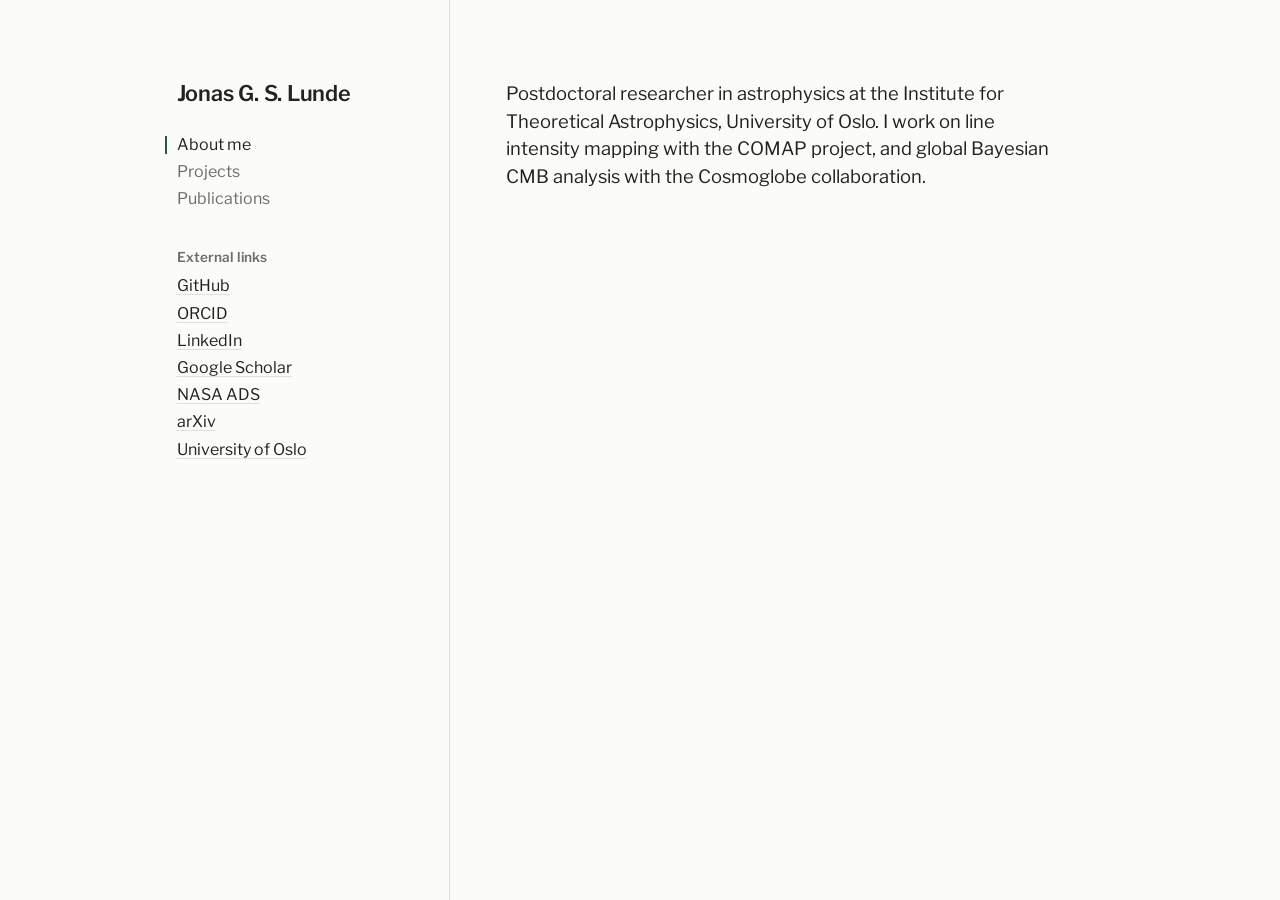
==== index.html @ 08fe46a8 "updated a link" ====
<!DOCTYPE html>
<html lang="en">
<head>
<meta charset="utf-8">
<meta name="viewport" content="width=device-width, initial-scale=1">
<title>Jonas G. S. Lunde</title>
<meta name="description" content="Jonas G. S. Lunde, postdoctoral researcher in astrophysics at the University of Oslo.">
<link rel="preconnect" href="https://fonts.gstatic.com" crossorigin>
<link href="https://fonts.googleapis.com/css2?family=Libre+Franklin:wght@400;500;600&display=swap" rel="stylesheet">
<style>
  :root { --bg:#fbfbf9; --ink:#20231f; --soft:#6a6f67; --line:#dfe0da; --accent:#1f5c4a; }
  @media (prefers-color-scheme: dark) {
    :root:not([data-theme="light"]) { --bg:#161917; --ink:#e4e6e0; --soft:#979c93; --line:#30352f; --accent:#7cc3a9; }
  }
  * { box-sizing:border-box; }
  html { scrollbar-gutter:stable; }
  body { margin:0; background:var(--bg); color:var(--ink); font:400 16px/1.55 "Libre Franklin", system-ui, sans-serif; }
  a { color:inherit; text-decoration-color:var(--line); text-underline-offset:3px; }
  a:hover { color:var(--accent); text-decoration-color:currentColor; }
  .page { display:grid; grid-template-columns:17rem minmax(0,1fr); max-width:60rem; min-height:100vh; margin:0 auto; padding:0 1.5rem; }
  aside { position:sticky; top:0; align-self:start; padding:5rem 2rem 2rem 0; }
  h1 { font-size:1.35rem; font-weight:600; line-height:1.25; margin:0 0 1.6rem; letter-spacing:-.01em; }
  nav a { display:block; margin-bottom:.15rem; text-decoration:none; color:var(--soft); }
  nav a:hover { color:var(--accent); }
  nav a { position:relative; }
  nav a[aria-current] { color:var(--ink); }
  nav a[aria-current]::before { content:""; position:absolute; left:-.75rem; top:.2em; bottom:.2em; width:2px; background:var(--accent); }
  h2 { font-size:.85rem; font-weight:600; color:var(--soft); margin:2.2rem 0 .4rem; }
  .ext a { display:block; margin-bottom:.15rem; }
  main { border-left:1px solid var(--line); padding:5rem 0 3rem 3.5rem; }
  section[hidden] { display:none; }
  section > h2:first-child { margin-top:0; }
  .bio { font-size:1.15rem; line-height:1.5; margin:0; max-width:34rem; }
  .project { margin-bottom:1.3rem; }
  .project > a { font-weight:500; }
  .project p { margin:0; color:var(--soft); }
  #papers h2 { margin:2rem 0 .7rem; }
  #papers h2:first-child { margin-top:0; }
  .paper { margin:0 0 .85rem; line-height:1.4; }
  .paper small { display:block; color:var(--soft); font-size:.84rem; margin-top:.1rem; }
  @media (max-width:720px) {
    .page { display:block; padding:0 1rem; }
    aside { position:static; padding:2.5rem 0 1.4rem; }
    h1 { margin-bottom:.8rem; }
    nav, .ext { display:flex; flex-wrap:wrap; column-gap:1.2rem; }
    h2 { margin-top:1.2rem; }
    .ext h2 { width:100%; }
    main { border-left:0; border-top:1px solid var(--line); padding:1.6rem 0 3rem; }
  }
</style>
</head>
<body>
<div class="page">
  <aside>
    <h1>Jonas G. S. Lunde</h1>
    <nav>
      <a href="#about">About me</a>
      <a href="#projects">Projects</a>
      <a href="#publications">Publications</a>
    </nav>
    <div class="ext">
      <h2>External links</h2>
      <a href="https://github.com/jgslunde" target="_blank" rel="noopener">GitHub</a>
      <a href="https://orcid.org/0000-0002-7091-8779" target="_blank" rel="noopener">ORCID</a>
      <a href="https://www.linkedin.com/in/j-g-s-lunde/" target="_blank" rel="noopener">LinkedIn</a>
      <a href="https://scholar.google.com/citations?user=oaRBZ9kAAAAJ" target="_blank" rel="noopener">Google Scholar</a>
      <a href="https://ui.adsabs.harvard.edu/search/fq=%7B!type%3Daqp%20v%3D%24fq_database%7D&fq_database=(database%3Aastronomy%20OR%20database%3Aphysics)&q=(%3Dauthor%3A%22Lunde%2C%20J.%20G.%20S.%22%20OR%20%3Dauthor%3A%22Lunde%2C%20Jonas%20G.%20S.%22%20OR%20%3Dauthor%3A%22Lunde%2C%20Jonas%20Gahr%20Sturtzel%22%20OR%20%3Dauthor%3A%22Gahr%20Sturtzel%20Lunde%2C%20Jonas%22%20OR%20%3Dauthor%3A%22Sturtzel%20Lunde%2C%20Jonas%20Gahr%22%20OR%20orcid%3A0000-0002-7091-8779)&sort=date%20desc%2C%20bibcode%20desc&p_=0" target="_blank" rel="noopener">NASA ADS</a>
      <a href="https://arxiv.org/a/gslunde_j_1.html" target="_blank" rel="noopener">arXiv</a>
      <a href="https://www.mn.uio.no/astro/english/people/aca/jonassl/" target="_blank" rel="noopener">University of Oslo</a>
    </div>
  </aside>
  <main>
    <section data-view="about">
      <p class="bio">Postdoctoral researcher in astrophysics at the Institute for Theoretical Astrophysics, University of Oslo. I work on line intensity mapping with the COMAP project, and global Bayesian CMB analysis with the Cosmoglobe collaboration.</p>
    </section>
    <section data-view="projects">
      <div class="project"><a href="https://jgslunde.github.io/HnefataflOnlineGame/">Tafl board games</a>
        <p>Tafl in the browser, against engines trained with reinforcement learning + MCTS. <a href="https://github.com/jgslunde/HnefataflOnlineGame">Source</a>, <a href="https://github.com/jgslunde/Tafl_RL">training code</a>.</p></div>
      <div class="project"><a href="docs/misc/pi.html">Humble Pi</a>
        <p>Estimating &pi; by placing random points in a circle.</p></div>
      <div class="project"><a href="https://github.com/jgslunde/PythonPhysicsExercises">Physics exercises</a>
        <p>Written for the introductory Python course IN1900 at UiO.</p></div>
    </section>
    <section data-view="publications">
      <div id="papers"></div>
    </section>
  </main>
</div>
<script src="publications.js"></script>
<script>
  const papers = document.getElementById("papers");
  [...new Set(PUBLICATIONS.map(p => p.y))].forEach(y => {
    const h = document.createElement("h2");
    h.textContent = y; papers.append(h);
    PUBLICATIONS.filter(p => p.y === y).forEach(p => {
      const row = document.createElement("p"), a = document.createElement("a"), s = document.createElement("small");
      row.className = "paper"; a.href = p.u; a.textContent = p.t;
      s.textContent = `${p.a}, ${p.v}`;
      row.append(a, s); papers.append(row);
    });
  });

  function route() {
    const sections = [...document.querySelectorAll("main section")];
    const current = sections.find(s => "#" + s.dataset.view === location.hash) || sections[0];
    sections.forEach(s => s.hidden = s !== current);
    document.querySelectorAll("nav a").forEach(a =>
      a.getAttribute("href") === "#" + current.dataset.view ? a.setAttribute("aria-current", "page") : a.removeAttribute("aria-current"));
    scrollTo(0, 0);
  }
  addEventListener("hashchange", route); route();
</script>
</body>
</html>
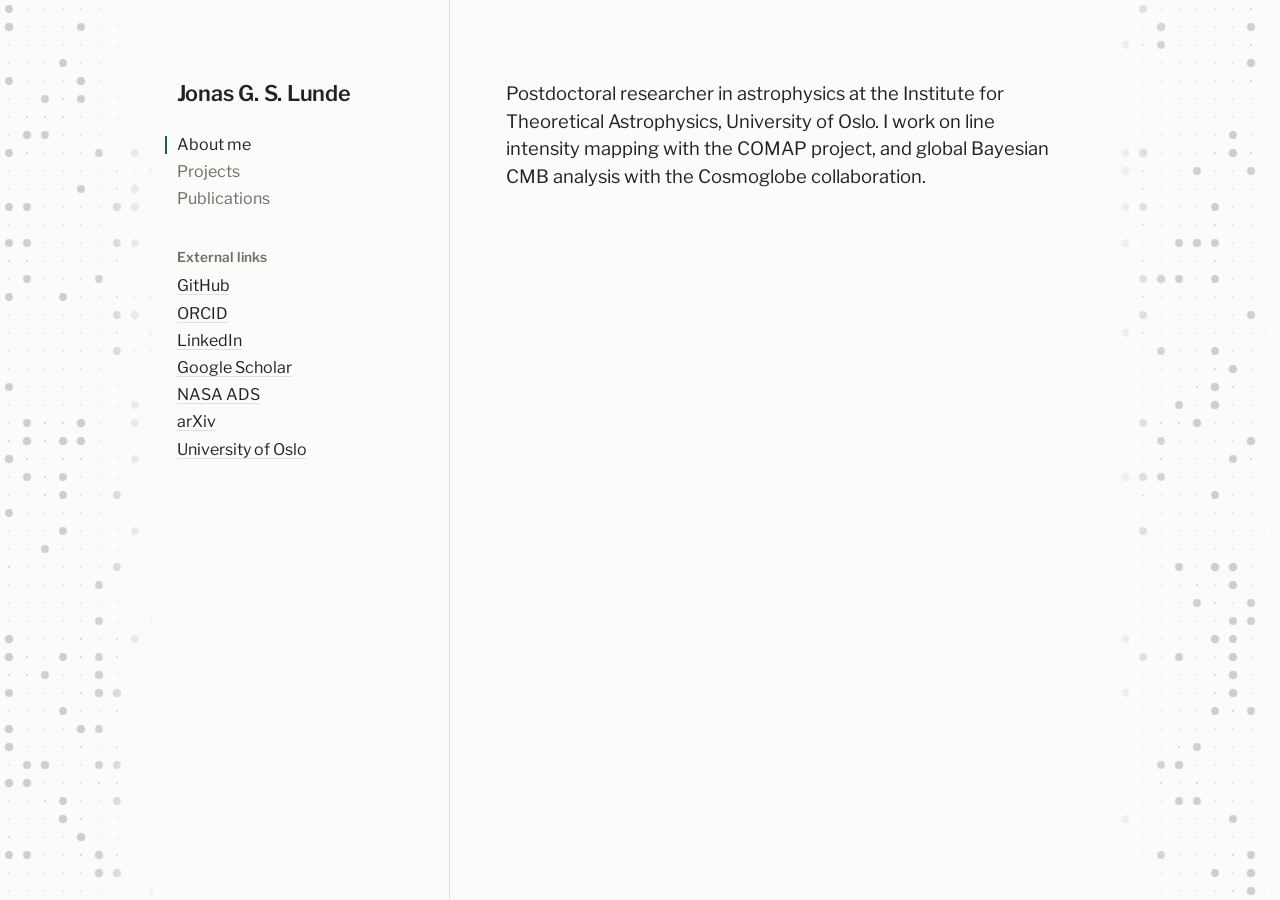
==== commit 73879be0: "Add Game of Life dots to the page background" ====
--- a/index.html
+++ b/index.html
@@ -17,7 +17,7 @@
   body { margin:0; background:var(--bg); color:var(--ink); font:400 16px/1.55 "Libre Franklin", system-ui, sans-serif; }
   a { color:inherit; text-decoration-color:var(--line); text-underline-offset:3px; }
   a:hover { color:var(--accent); text-decoration-color:currentColor; }
-  .page { display:grid; grid-template-columns:17rem minmax(0,1fr); max-width:60rem; min-height:100vh; margin:0 auto; padding:0 1.5rem; }
+  .page { display:grid; grid-template-columns:17rem minmax(0,1fr); max-width:60rem; min-height:100vh; margin:0 auto; padding:0 1.5rem; background:var(--bg); box-shadow:0 0 2.5rem 1.5rem var(--bg); }
   aside { position:sticky; top:0; align-self:start; padding:5rem 2rem 2rem 0; }
   h1 { font-size:1.35rem; font-weight:600; line-height:1.25; margin:0 0 1.6rem; letter-spacing:-.01em; }
   nav a { display:block; margin-bottom:.15rem; text-decoration:none; color:var(--soft); }
@@ -47,6 +47,9 @@
     .ext h2 { width:100%; }
     main { border-left:0; border-top:1px solid var(--line); padding:1.6rem 0 3rem; }
   }
+  .life { position:fixed; top:0; z-index:-1; pointer-events:none; }
+  .life[hidden] { display:none; }
+  .life canvas { display:block; }
 </style>
 </head>
 <body>
@@ -110,5 +113,6 @@
   }
   addEventListener("hashchange", route); route();
 </script>
+<script src="life.js"></script>
 </body>
 </html>
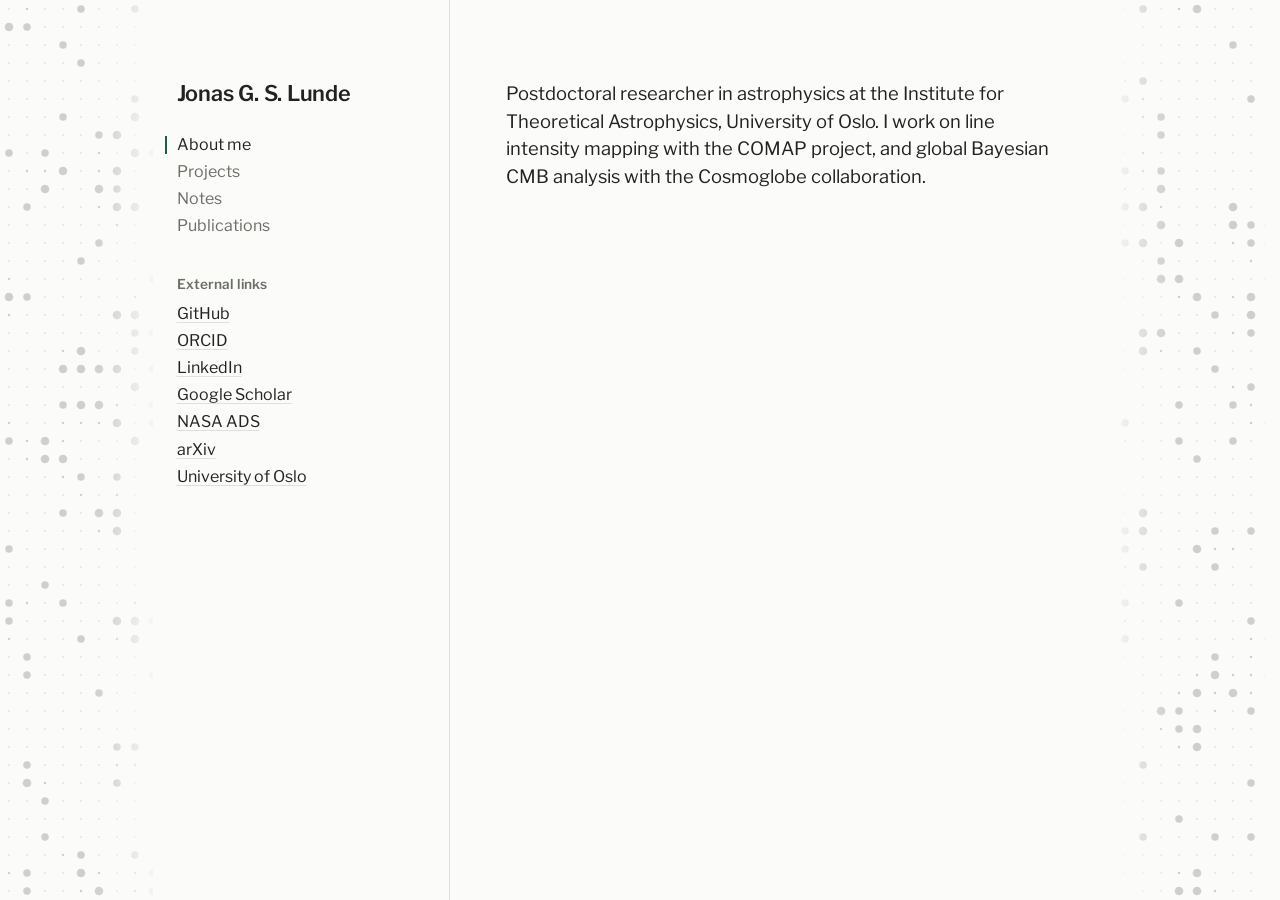
==== commit edb33fff: "Added a note on MCTS RL engines." ====
--- a/index.html
+++ b/index.html
@@ -7,50 +7,7 @@
 <meta name="description" content="Jonas G. S. Lunde, postdoctoral researcher in astrophysics at the University of Oslo.">
 <link rel="preconnect" href="https://fonts.gstatic.com" crossorigin>
 <link href="https://fonts.googleapis.com/css2?family=Libre+Franklin:wght@400;500;600&display=swap" rel="stylesheet">
-<style>
-  :root { --bg:#fbfbf9; --ink:#20231f; --soft:#6a6f67; --line:#dfe0da; --accent:#1f5c4a; }
-  @media (prefers-color-scheme: dark) {
-    :root:not([data-theme="light"]) { --bg:#161917; --ink:#e4e6e0; --soft:#979c93; --line:#30352f; --accent:#7cc3a9; }
-  }
-  * { box-sizing:border-box; }
-  html { scrollbar-gutter:stable; }
-  body { margin:0; background:var(--bg); color:var(--ink); font:400 16px/1.55 "Libre Franklin", system-ui, sans-serif; }
-  a { color:inherit; text-decoration-color:var(--line); text-underline-offset:3px; }
-  a:hover { color:var(--accent); text-decoration-color:currentColor; }
-  .page { display:grid; grid-template-columns:17rem minmax(0,1fr); max-width:60rem; min-height:100vh; margin:0 auto; padding:0 1.5rem; background:var(--bg); box-shadow:0 0 2.5rem 1.5rem var(--bg); }
-  aside { position:sticky; top:0; align-self:start; padding:5rem 2rem 2rem 0; }
-  h1 { font-size:1.35rem; font-weight:600; line-height:1.25; margin:0 0 1.6rem; letter-spacing:-.01em; }
-  nav a { display:block; margin-bottom:.15rem; text-decoration:none; color:var(--soft); }
-  nav a:hover { color:var(--accent); }
-  nav a { position:relative; }
-  nav a[aria-current] { color:var(--ink); }
-  nav a[aria-current]::before { content:""; position:absolute; left:-.75rem; top:.2em; bottom:.2em; width:2px; background:var(--accent); }
-  h2 { font-size:.85rem; font-weight:600; color:var(--soft); margin:2.2rem 0 .4rem; }
-  .ext a { display:block; margin-bottom:.15rem; }
-  main { border-left:1px solid var(--line); padding:5rem 0 3rem 3.5rem; }
-  section[hidden] { display:none; }
-  section > h2:first-child { margin-top:0; }
-  .bio { font-size:1.15rem; line-height:1.5; margin:0; max-width:34rem; }
-  .project { margin-bottom:1.3rem; }
-  .project > a { font-weight:500; }
-  .project p { margin:0; color:var(--soft); }
-  #papers h2 { margin:2rem 0 .7rem; }
-  #papers h2:first-child { margin-top:0; }
-  .paper { margin:0 0 .85rem; line-height:1.4; }
-  .paper small { display:block; color:var(--soft); font-size:.84rem; margin-top:.1rem; }
-  @media (max-width:720px) {
-    .page { display:block; padding:0 1rem; }
-    aside { position:static; padding:2.5rem 0 1.4rem; }
-    h1 { margin-bottom:.8rem; }
-    nav, .ext { display:flex; flex-wrap:wrap; column-gap:1.2rem; }
-    h2 { margin-top:1.2rem; }
-    .ext h2 { width:100%; }
-    main { border-left:0; border-top:1px solid var(--line); padding:1.6rem 0 3rem; }
-  }
-  .life { position:fixed; top:0; z-index:-1; pointer-events:none; }
-  .life[hidden] { display:none; }
-  .life canvas { display:block; }
-</style>
+<link rel="stylesheet" href="style.css">
 </head>
 <body>
 <div class="page">
@@ -59,6 +16,7 @@
     <nav>
       <a href="#about">About me</a>
       <a href="#projects">Projects</a>
+      <a href="#notes">Notes</a>
       <a href="#publications">Publications</a>
     </nav>
     <div class="ext">
@@ -83,6 +41,12 @@
         <p>Estimating &pi; by placing random points in a circle.</p></div>
       <div class="project"><a href="https://github.com/jgslunde/PythonPhysicsExercises">Physics exercises</a>
         <p>Written for the introductory Python course IN1900 at UiO.</p></div>
+    </section>
+    <section data-view="notes">
+      <!-- Newest first. Add one of these for each note:
+      <p class="note-item"><a href="notes/my-note.html">Note title</a><small>1 November 2026</small></p>
+      -->
+      <p class="note-item"><a href="notes/MCTS_RL_engine_part_1.html">An introduction to MCTS and RL in game engines</a><small>2 November 2026</small></p>
     </section>
     <section data-view="publications">
       <div id="papers"></div>
--- a/style.css
+++ b/style.css
@@ -0,0 +1,94 @@
+:root { --bg:#fbfbf9; --ink:#20231f; --soft:#6a6f67; --line:#dfe0da; --accent:#1f5c4a; --h1:rgb(10, 95, 130); --h2:rgb(10, 95, 130); --h3:rgb(35, 95, 140); --h4:rgb(65, 75, 130); }
+@media (prefers-color-scheme: dark) {
+  /* :root:not([data-theme="light"]) { --bg:#161917; --ink:#e4e6e0; --soft:#979c93; --line:#30352f; --accent:#7cc3a9; } */
+  :root:not([data-theme="light"]) { --bg:#121413; --ink:#f0f3e7; --soft:#979c93; --line:#30352f; --accent:#8bd0b7; --h1:rgb(140, 225, 255); --h2:rgb(140, 225, 255); --h3:rgb(180, 225, 255); --h4:rgb(220, 225, 255); }
+}
+* { box-sizing:border-box; }
+html { scrollbar-gutter:stable; }
+body { margin:0; background:var(--bg); color:var(--ink); font:400 16px/1.55 "Libre Franklin", system-ui, sans-serif; }
+a { color:inherit; text-decoration-color:var(--line); text-underline-offset:3px; }
+a:hover { color:var(--accent); text-decoration-color:currentColor; }
+.page { display:grid; grid-template-columns:17rem minmax(0,1fr); max-width:60rem; min-height:100vh; margin:0 auto; padding:0 1.5rem; background:var(--bg); box-shadow:0 0 2.5rem 1.5rem var(--bg); }
+aside { position:sticky; top:0; align-self:start; padding:5rem 2rem 2rem 0; }
+h1 { font-size:1.35rem; font-weight:600; line-height:1.25; margin:0 0 1.6rem; letter-spacing:-.01em; }
+nav a { display:block; margin-bottom:.15rem; text-decoration:none; color:var(--soft); }
+nav a:hover { color:var(--accent); }
+nav a { position:relative; }
+nav a[aria-current] { color:var(--ink); }
+nav a[aria-current]::before { content:""; position:absolute; left:-.75rem; top:.2em; bottom:.2em; width:2px; background:var(--accent); }
+h2 { font-size:.85rem; font-weight:600; color:var(--soft); margin:2.2rem 0 .4rem; }
+.ext a { display:block; margin-bottom:.15rem; }
+main { border-left:1px solid var(--line); padding:5rem 0 3rem 3.5rem; }
+section[hidden] { display:none; }
+section > h2:first-child { margin-top:0; }
+.bio { font-size:1.15rem; line-height:1.5; margin:0; max-width:34rem; }
+.project { margin-bottom:1.3rem; }
+.project > a { font-weight:500; }
+.project p { margin:0; color:var(--soft); }
+#papers h2 { margin:2rem 0 .7rem; }
+#papers h2:first-child { margin-top:0; }
+.paper { margin:0 0 .85rem; line-height:1.4; }
+.paper small { display:block; color:var(--soft); font-size:.84rem; margin-top:.1rem; }
+@media (max-width:720px) {
+  .page { display:block; padding:0 1rem; }
+  aside { position:static; padding:2.5rem 0 1.4rem; }
+  h1 { margin-bottom:.8rem; }
+  nav, .ext { display:flex; flex-wrap:wrap; column-gap:1.2rem; }
+  h2 { margin-top:1.2rem; }
+  .ext h2 { width:100%; }
+  main { border-left:0; border-top:1px solid var(--line); padding:1.6rem 0 3rem; }
+}
+.life { position:fixed; top:0; z-index:-1; pointer-events:none; }
+.life[hidden] { display:none; }
+.life canvas { display:block; }
+.note-item { margin:0 0 .85rem; line-height:1.4; }
+.note-item small { display:block; color:var(--soft); font-size:.84rem; margin-top:.1rem; }
+
+/* A single note, in notes/ */
+.page.note { display:block; max-width:46rem; }
+.note header { padding:5rem 0 2rem; }
+.note .home { display:block; margin-bottom:2.5rem; color:var(--soft); text-decoration:none; }
+.note h1 { margin:0; font-size:1.9rem; color:var(--h1); }
+.note time { color:var(--soft); font-size:.84rem; }
+.note article { padding-bottom:5rem; }
+.note article h2 { font-size:1.6rem; line-height:1.25; color:var(--h2); margin:3rem 0 .6rem; }
+.note article hr { margin:3.5rem 0 2.5rem; border:0; border-top:1px solid var(--line); }
+.note article hr + h2 { margin-top:0; }
+.note article h2 + h3 { margin-top:1.4rem; }
+.note article h3 { font-size:1.3rem; line-height:1.3; color:var(--h3); margin:2.4rem 0 .4rem; }
+.note article h4 { font-size:1.1rem; color:var(--h4); margin:1.8rem 0 .3rem; }
+.note article p, .note article ul, .note article ol, .note article pre, .note article blockquote { margin:0 0 1rem; }
+.note article a { text-decoration-color:var(--soft); }
+.note blockquote { padding-left:1rem; border-left:2px solid var(--line); color:var(--soft); }
+.note code { font:.9em ui-monospace, Menlo, Consolas, monospace; }
+.note pre { padding:.8rem 1rem; overflow-x:auto; border:1px solid var(--line); line-height:1.4; }
+.note .remark { margin:1.5rem 0; padding:.8rem 1rem; background:color-mix(in srgb, var(--soft) 8%, transparent); border-radius:3px; color:var(--soft); font-size:.92rem; line-height:1.5; }
+.note .remark strong { display:block; color:var(--ink); font-weight:600; }
+.note .remark p { margin:0 0 .6rem; }
+.note .remark > :last-child { margin-bottom:0; }
+.note table { width:100%; margin:1.5rem 0; border-collapse:collapse; line-height:1.45; }
+.note th, .note td { padding:.5rem 1.5rem .5rem 0; text-align:left; vertical-align:top; border-bottom:1px solid var(--line); }
+.note th:last-child, .note td:last-child { padding-right:0; }
+.note th { color:var(--soft); font-size:.84rem; font-weight:600; }
+.note td:first-child { font-weight:500; white-space:nowrap; }
+.note .info { position:relative; border-bottom:1px dotted var(--soft); cursor:help; }
+.note .info > span { display:none; position:absolute; z-index:1; top:100%; left:0; width:18rem; margin-top:.3rem; padding:.5rem .7rem; background:var(--bg); border:1px solid var(--line); border-radius:3px; color:var(--ink); font-size:.84rem; font-weight:400; line-height:1.4; }
+.note .info:hover > span, .note .info:focus > span { display:block; }
+.note figure { margin:1.5rem 0; }
+.note img { display:block; max-width:100%; height:auto; }
+.note .images { display:flex; gap:1rem; align-items:flex-start; margin:1.5rem 0; }
+.note .images > * { flex:1; min-width:0; margin:0; }
+.note figcaption { color:var(--soft); font-size:.84rem; margin-top:.4rem; }
+@media (max-width:720px) {
+  .page.note { padding:0 1rem; }
+  .note header { padding-top:2.5rem; }
+  .note td:first-child { white-space:normal; }
+  .note .images { flex-direction:column; }
+  .note .images > * { width:100%; }
+}
+/* Without room in the margin for the box, it spans the text column instead. */
+@media (max-width:86rem) {
+  .note article { position:relative; }
+  .note .info { position:static; }
+  .note .info > span { top:auto; left:0; right:0; width:auto; margin-top:1.5rem; }
+}
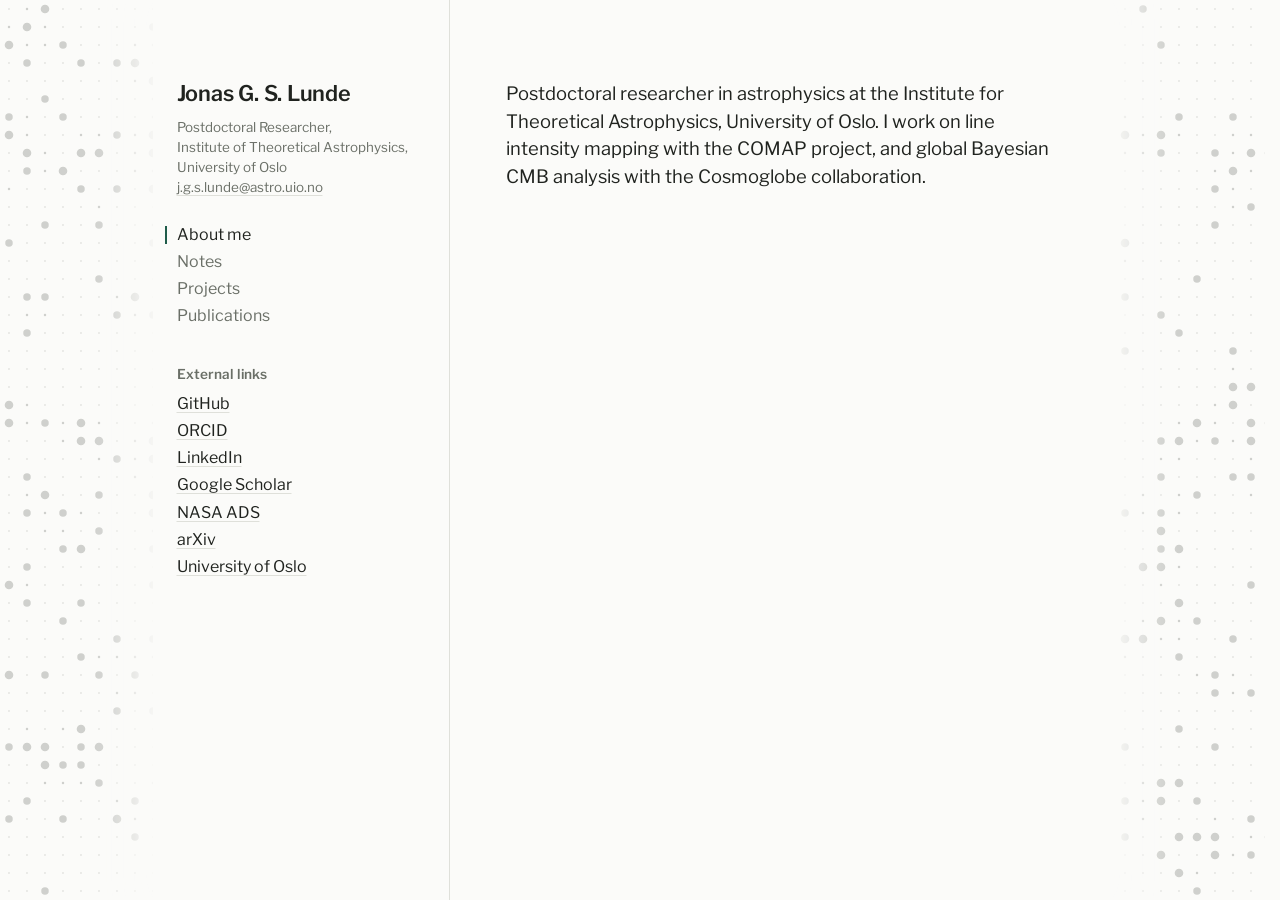
==== commit 05732f81: "Cleanup, added a report." ====
--- a/index.html
+++ b/index.html
@@ -13,10 +13,11 @@
 <div class="page">
   <aside>
     <h1>Jonas G. S. Lunde</h1>
+    <p class="who">Postdoctoral Researcher,<br>Institute of Theoretical Astrophysics,<br>University of Oslo<br><a href="mailto:j.g.s.lunde@astro.uio.no">j.g.s.lunde@astro.uio.no</a></p>
     <nav>
       <a href="#about">About me</a>
+      <a href="#notes">Notes</a>
       <a href="#projects">Projects</a>
-      <a href="#notes">Notes</a>
       <a href="#publications">Publications</a>
     </nav>
     <div class="ext">
@@ -34,19 +35,21 @@
     <section data-view="about">
       <p class="bio">Postdoctoral researcher in astrophysics at the Institute for Theoretical Astrophysics, University of Oslo. I work on line intensity mapping with the COMAP project, and global Bayesian CMB analysis with the Cosmoglobe collaboration.</p>
     </section>
+    <section data-view="notes">
+      <!-- Newest first. Add one of these for each note:
+      <p class="note-item"><a href="notes/my-note.html">Note title</a><small>1 November 2026</small></p>
+      -->
+      <p class="note-item"><a href="notes/MCTS_RL_engine_part_1">An introduction to MCTS and RL in game engines</a><small>2 November 2026</small></p>
+    </section>
     <section data-view="projects">
       <div class="project"><a href="https://jgslunde.github.io/HnefataflOnlineGame/">Tafl board games</a>
         <p>Tafl in the browser, against engines trained with reinforcement learning + MCTS. <a href="https://github.com/jgslunde/HnefataflOnlineGame">Source</a>, <a href="https://github.com/jgslunde/Tafl_RL">training code</a>.</p></div>
       <div class="project"><a href="docs/misc/pi.html">Humble Pi</a>
         <p>Estimating &pi; by placing random points in a circle.</p></div>
+      <div class="project"><a href="docs/ARISTOTLE.pdf">Summer school exoplanet proposal</a>
+        <p>Expoplanet satellite proposal, written during the Alpbach summer school, 2023.</p></div>
       <div class="project"><a href="https://github.com/jgslunde/PythonPhysicsExercises">Physics exercises</a>
         <p>Written for the introductory Python course IN1900 at UiO.</p></div>
-    </section>
-    <section data-view="notes">
-      <!-- Newest first. Add one of these for each note:
-      <p class="note-item"><a href="notes/my-note.html">Note title</a><small>1 November 2026</small></p>
-      -->
-      <p class="note-item"><a href="notes/MCTS_RL_engine_part_1.html">An introduction to MCTS and RL in game engines</a><small>2 November 2026</small></p>
     </section>
     <section data-view="publications">
       <div id="papers"></div>
--- a/style.css
+++ b/style.css
@@ -11,6 +11,7 @@
 .page { display:grid; grid-template-columns:17rem minmax(0,1fr); max-width:60rem; min-height:100vh; margin:0 auto; padding:0 1.5rem; background:var(--bg); box-shadow:0 0 2.5rem 1.5rem var(--bg); }
 aside { position:sticky; top:0; align-self:start; padding:5rem 2rem 2rem 0; }
 h1 { font-size:1.35rem; font-weight:600; line-height:1.25; margin:0 0 1.6rem; letter-spacing:-.01em; }
+.who { margin:-1rem 0 1.6rem; color:var(--soft); font-size:.84rem; line-height:1.5; }
 nav a { display:block; margin-bottom:.15rem; text-decoration:none; color:var(--soft); }
 nav a:hover { color:var(--accent); }
 nav a { position:relative; }
@@ -32,7 +33,8 @@
 @media (max-width:720px) {
   .page { display:block; padding:0 1rem; }
   aside { position:static; padding:2.5rem 0 1.4rem; }
-  h1 { margin-bottom:.8rem; }
+  h1 { margin-bottom:1.2rem; }
+  .who { margin-bottom:.8rem; }
   nav, .ext { display:flex; flex-wrap:wrap; column-gap:1.2rem; }
   h2 { margin-top:1.2rem; }
   .ext h2 { width:100%; }
@@ -47,7 +49,8 @@
 /* A single note, in notes/ */
 .page.note { display:block; max-width:46rem; }
 .note header { padding:5rem 0 2rem; }
-.note .home { display:block; margin-bottom:2.5rem; color:var(--soft); text-decoration:none; }
+.note .home { display:block; margin-bottom:2.5rem; color:var(--ink); font-weight:500; text-decoration:none; }
+.note .home::before { content:"\2190"; margin-right:.5rem; color:var(--accent); font-size:1.15em; }
 .note h1 { margin:0; font-size:1.9rem; color:var(--h1); }
 .note time { color:var(--soft); font-size:.84rem; }
 .note article { padding-bottom:5rem; }
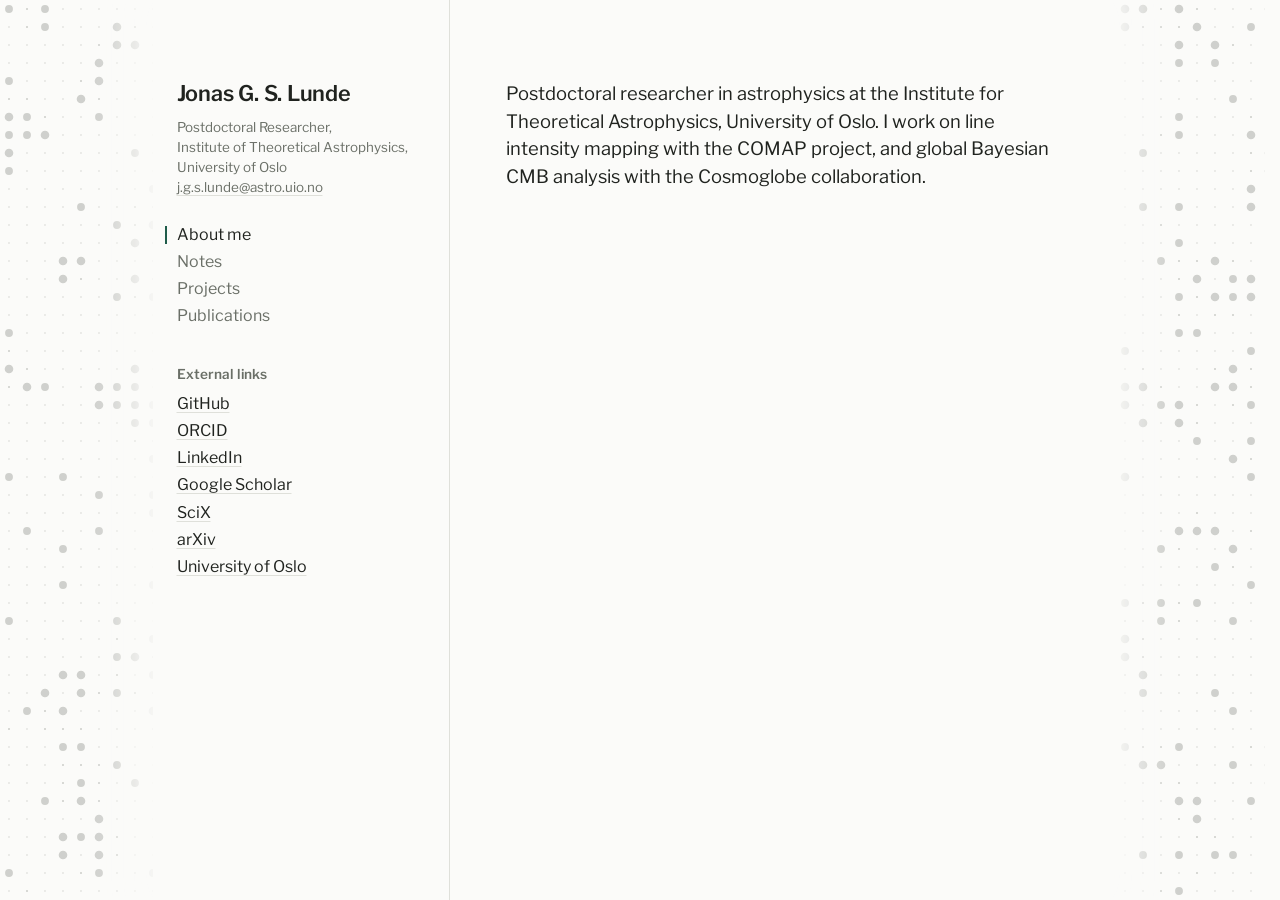
==== commit 8c48c525: "Updated from ADS to scixplorer" ====
--- a/index.html
+++ b/index.html
@@ -26,7 +26,7 @@
       <a href="https://orcid.org/0000-0002-7091-8779" target="_blank" rel="noopener">ORCID</a>
       <a href="https://www.linkedin.com/in/j-g-s-lunde/" target="_blank" rel="noopener">LinkedIn</a>
       <a href="https://scholar.google.com/citations?user=oaRBZ9kAAAAJ" target="_blank" rel="noopener">Google Scholar</a>
-      <a href="https://ui.adsabs.harvard.edu/search/fq=%7B!type%3Daqp%20v%3D%24fq_database%7D&fq_database=(database%3Aastronomy%20OR%20database%3Aphysics)&q=(%3Dauthor%3A%22Lunde%2C%20J.%20G.%20S.%22%20OR%20%3Dauthor%3A%22Lunde%2C%20Jonas%20G.%20S.%22%20OR%20%3Dauthor%3A%22Lunde%2C%20Jonas%20Gahr%20Sturtzel%22%20OR%20%3Dauthor%3A%22Gahr%20Sturtzel%20Lunde%2C%20Jonas%22%20OR%20%3Dauthor%3A%22Sturtzel%20Lunde%2C%20Jonas%20Gahr%22%20OR%20orcid%3A0000-0002-7091-8779)&sort=date%20desc%2C%20bibcode%20desc&p_=0" target="_blank" rel="noopener">NASA ADS</a>
+      <a href="https://scixplorer.org/search/fq=%7B!type%3Daqp%20v%3D%24fq_database%7D&fq_database=(database%3Aastronomy%20OR%20database%3Aphysics)&q=(%3Dauthor%3A%22Lunde%2C%20J.%20G.%20S.%22%20OR%20%3Dauthor%3A%22Lunde%2C%20Jonas%20G.%20S.%22%20OR%20%3Dauthor%3A%22Lunde%2C%20Jonas%20Gahr%20Sturtzel%22%20OR%20%3Dauthor%3A%22Gahr%20Sturtzel%20Lunde%2C%20Jonas%22%20OR%20%3Dauthor%3A%22Sturtzel%20Lunde%2C%20Jonas%20Gahr%22%20OR%20orcid%3A0000-0002-7091-8779)&sort=date%20desc%2C%20bibcode%20desc&p_=0" target="_blank" rel="noopener">SciX</a>
       <a href="https://arxiv.org/a/gslunde_j_1.html" target="_blank" rel="noopener">arXiv</a>
       <a href="https://www.mn.uio.no/astro/english/people/aca/jonassl/" target="_blank" rel="noopener">University of Oslo</a>
     </div>
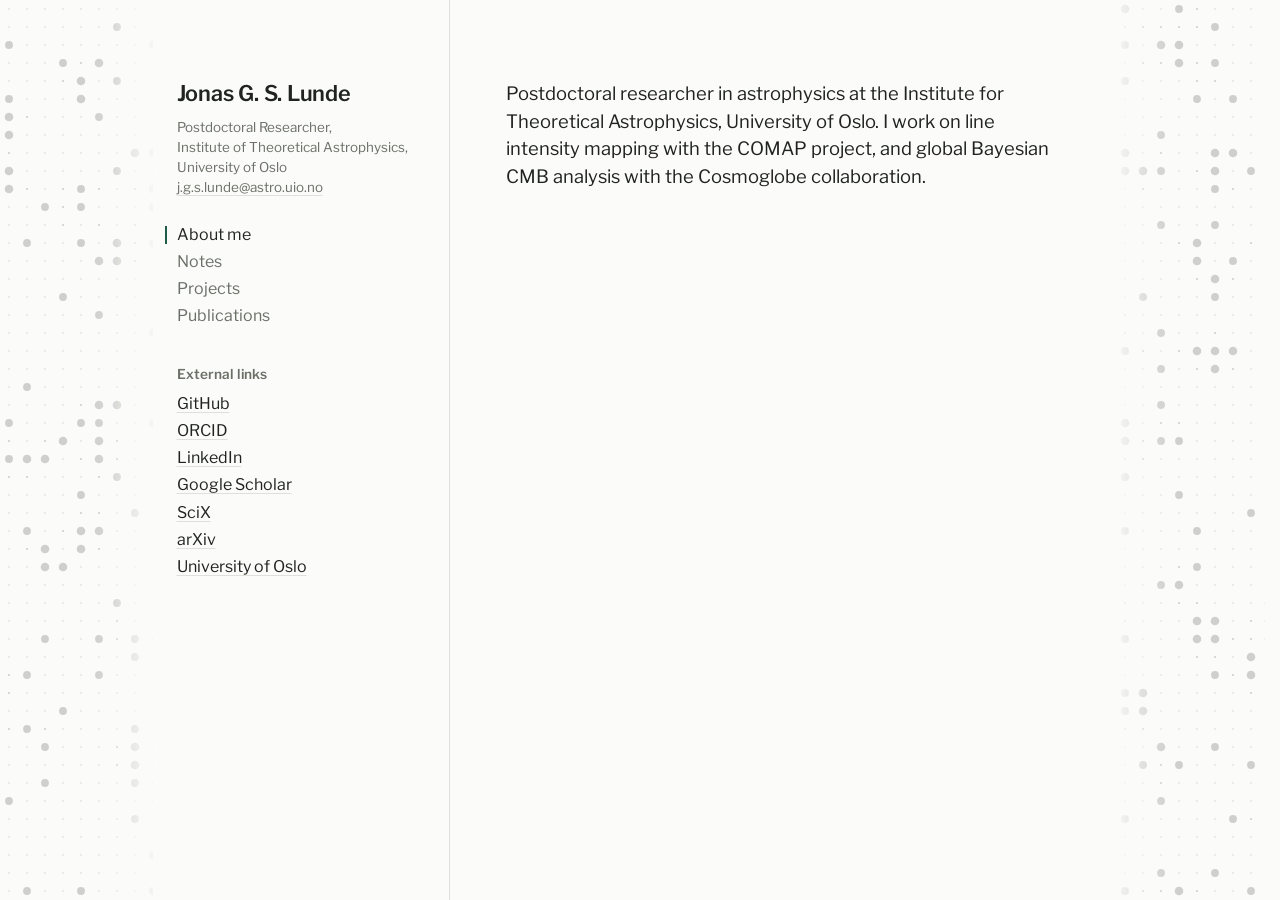
==== commit 4a0d4fcb: "Made pi script conform with the general style" ====
--- a/index.html
+++ b/index.html
@@ -42,9 +42,9 @@
       <p class="note-item"><a href="notes/MCTS_RL_engine_part_1">An introduction to MCTS and RL in game engines</a><small>2 November 2026</small></p>
     </section>
     <section data-view="projects">
-      <div class="project"><a href="https://jgslunde.github.io/HnefataflOnlineGame/">Tafl board games</a>
+      <div class="project"><a href="https://jgslunde.github.io/Tafl_online/">Tafl board games</a>
         <p>Tafl in the browser, against engines trained with reinforcement learning + MCTS. <a href="https://github.com/jgslunde/HnefataflOnlineGame">Source</a>, <a href="https://github.com/jgslunde/Tafl_RL">training code</a>.</p></div>
-      <div class="project"><a href="docs/misc/pi.html">Humble Pi</a>
+      <div class="project"><a href="docs/misc/pi">Humble Pi</a>
         <p>Estimating &pi; by placing random points in a circle.</p></div>
       <div class="project"><a href="docs/ARISTOTLE.pdf">Summer school exoplanet proposal</a>
         <p>Expoplanet satellite proposal, written during the Alpbach summer school, 2023.</p></div>
--- a/style.css
+++ b/style.css
@@ -77,6 +77,18 @@
 .note .info { position:relative; border-bottom:1px dotted var(--soft); cursor:help; }
 .note .info > span { display:none; position:absolute; z-index:1; top:100%; left:0; width:18rem; margin-top:.3rem; padding:.5rem .7rem; background:var(--bg); border:1px solid var(--line); border-radius:3px; color:var(--ink); font-size:.84rem; font-weight:400; line-height:1.4; }
 .note .info:hover > span, .note .info:focus > span { display:block; }
+.note .readout { display:flex; flex-wrap:wrap; gap:.5rem 2.5rem; margin:1.5rem 0; }
+.note .readout > div { min-width:9rem; }
+.note .readout small { display:block; color:var(--soft); font-size:.84rem; }
+.note .readout span { font-size:1.35rem; font-weight:500; font-variant-numeric:tabular-nums; }
+.note .controls { display:flex; flex-wrap:wrap; align-items:center; gap:.5rem; margin:1.5rem 0; }
+.note .controls > span { color:var(--soft); font-size:.84rem; margin-right:.25rem; }
+.note .controls .gap { flex:0 0 1rem; }
+.note button { font:inherit; font-size:.9rem; color:var(--ink); background:none; border:1px solid var(--line); border-radius:3px; padding:.3rem .85rem; cursor:pointer; }
+.note button:hover { border-color:var(--accent); color:var(--accent); }
+.note button[aria-pressed="true"] { border-color:var(--accent); color:var(--accent); background:color-mix(in srgb, var(--accent) 12%, transparent); }
+.note button:focus-visible { outline:2px solid var(--accent); outline-offset:2px; }
+.note canvas { display:block; width:100%; }
 .note figure { margin:1.5rem 0; }
 .note img { display:block; max-width:100%; height:auto; }
 .note .images { display:flex; gap:1rem; align-items:flex-start; margin:1.5rem 0; }
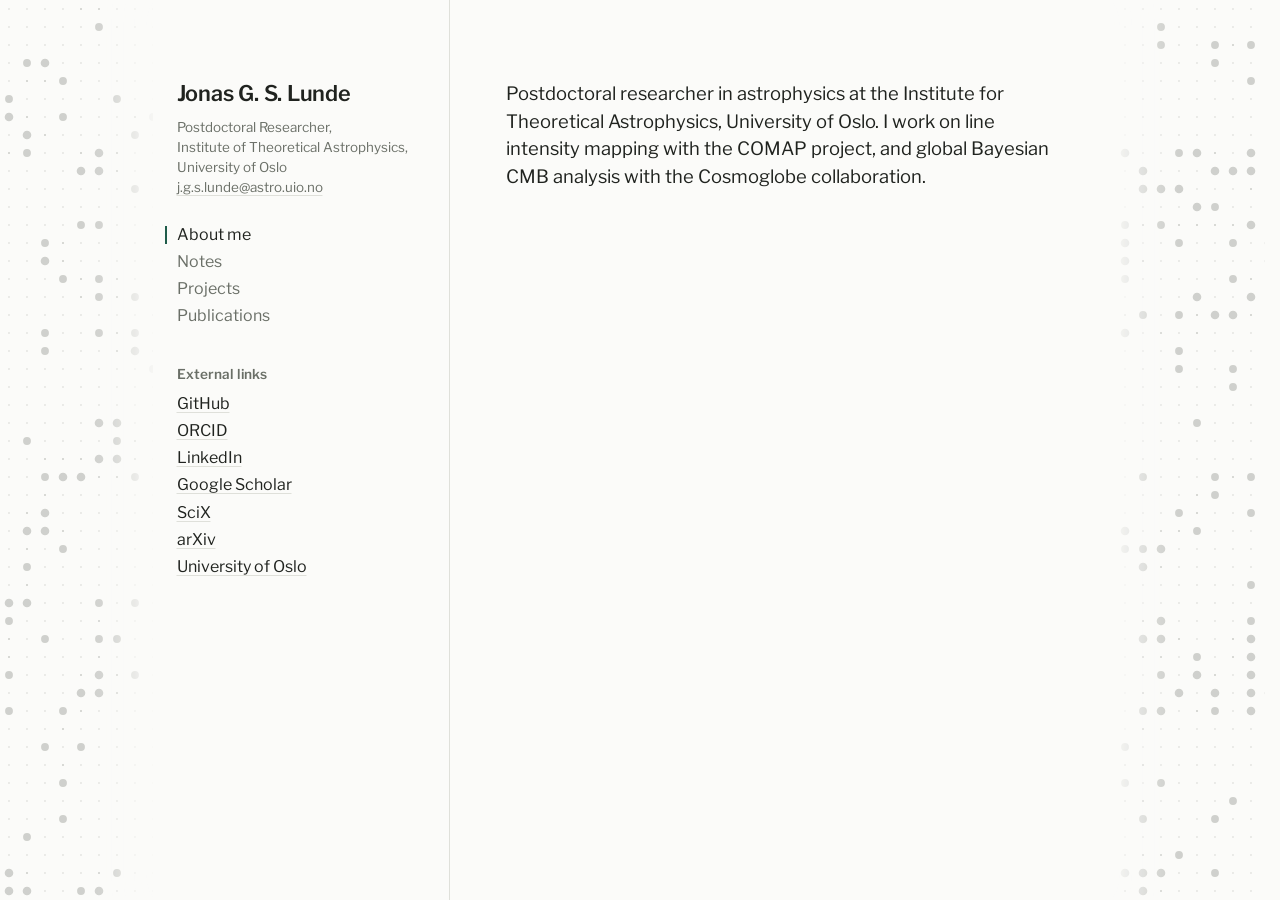
==== commit 03ef637c: "Started on a new MCTS RL note" ====
--- a/index.html
+++ b/index.html
@@ -39,7 +39,9 @@
       <!-- Newest first. Add one of these for each note:
       <p class="note-item"><a href="notes/my-note.html">Note title</a><small>1 November 2026</small></p>
       -->
-      <p class="note-item"><a href="notes/MCTS_RL_engine_part_1">An introduction to MCTS and RL in game engines</a><small>2 November 2026</small></p>
+      <p class="note-item"><a href="notes/MCTS_RL_engine_part_2">An introduction to MCTS and RL in game engines (part 2)</a><small>3 November 2026</small></p>
+      <br>
+      <p class="note-item"><a href="notes/MCTS_RL_engine_part_1">An introduction to MCTS and RL in game engines (part 1)</a><small>2 November 2026</small></p>
     </section>
     <section data-view="projects">
       <div class="project"><a href="https://jgslunde.github.io/Tafl_online/">Tafl board games</a>
--- a/style.css
+++ b/style.css
@@ -88,11 +88,16 @@
 .note button:hover { border-color:var(--accent); color:var(--accent); }
 .note button[aria-pressed="true"] { border-color:var(--accent); color:var(--accent); background:color-mix(in srgb, var(--accent) 12%, transparent); }
 .note button:focus-visible { outline:2px solid var(--accent); outline-offset:2px; }
+.note input[type="range"] { width:7rem; accent-color:var(--accent); vertical-align:middle; }
+.note .controls output { min-width:2.4rem; font-size:.9rem; font-variant-numeric:tabular-nums; }
 .note canvas { display:block; width:100%; }
 .note figure { margin:1.5rem 0; }
 .note img { display:block; max-width:100%; height:auto; }
 .note .images { display:flex; gap:1rem; align-items:flex-start; margin:1.5rem 0; }
 .note .images > * { flex:1; min-width:0; margin:0; }
+.note figure.widget { padding:.9rem 1.1rem .8rem; border:1px solid color-mix(in srgb, var(--line) 60%, transparent); border-radius:4px; background:color-mix(in srgb, var(--soft) 2.5%, transparent); }
+.note figure.widget .controls { margin:0 0 .1rem; }
+.note figure.widget figcaption { margin-top:.6rem; }
 .note figcaption { color:var(--soft); font-size:.84rem; margin-top:.4rem; }
 @media (max-width:720px) {
   .page.note { padding:0 1rem; }
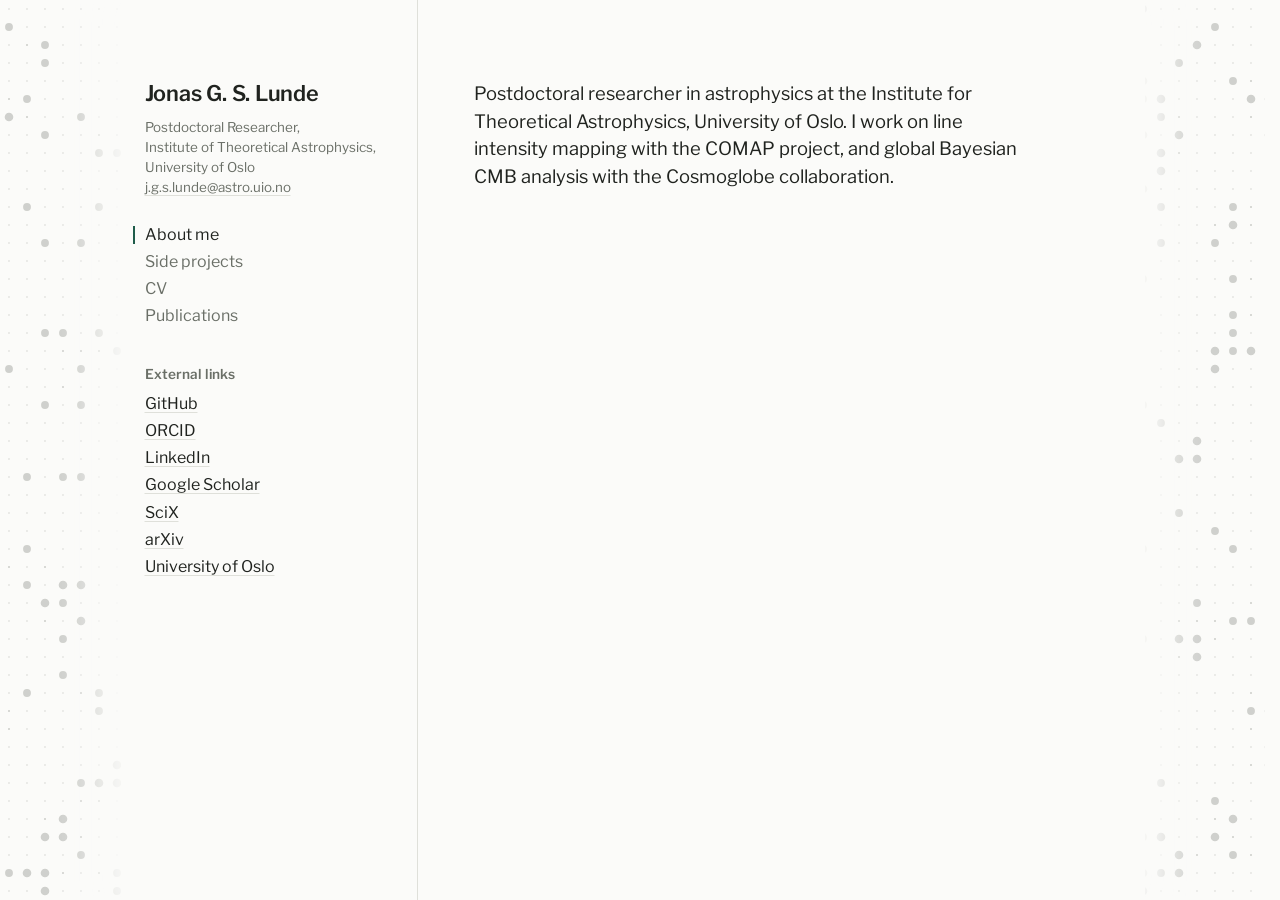
==== commit 5c9f21f8: "Added a CV and reorganized the sidebar" ====
--- a/index.html
+++ b/index.html
@@ -8,80 +8,21 @@
 <link rel="preconnect" href="https://fonts.gstatic.com" crossorigin>
 <link href="https://fonts.googleapis.com/css2?family=Libre+Franklin:wght@400;500;600&display=swap" rel="stylesheet">
 <link rel="stylesheet" href="style.css">
+<script>
+  // The tabs used to live on this page, at addresses like #cv. Send old links to their own pages.
+  const moved = { "#notes": "side-projects", "#projects": "side-projects", "#cv": "cv", "#publications": "publications" }[location.hash];
+  if (moved) location.replace(moved);
+</script>
 </head>
 <body>
 <div class="page">
-  <aside>
-    <h1>Jonas G. S. Lunde</h1>
-    <p class="who">Postdoctoral Researcher,<br>Institute of Theoretical Astrophysics,<br>University of Oslo<br><a href="mailto:j.g.s.lunde@astro.uio.no">j.g.s.lunde@astro.uio.no</a></p>
-    <nav>
-      <a href="#about">About me</a>
-      <a href="#notes">Notes</a>
-      <a href="#projects">Projects</a>
-      <a href="#publications">Publications</a>
-    </nav>
-    <div class="ext">
-      <h2>External links</h2>
-      <a href="https://github.com/jgslunde" target="_blank" rel="noopener">GitHub</a>
-      <a href="https://orcid.org/0000-0002-7091-8779" target="_blank" rel="noopener">ORCID</a>
-      <a href="https://www.linkedin.com/in/j-g-s-lunde/" target="_blank" rel="noopener">LinkedIn</a>
-      <a href="https://scholar.google.com/citations?user=oaRBZ9kAAAAJ" target="_blank" rel="noopener">Google Scholar</a>
-      <a href="https://scixplorer.org/search/fq=%7B!type%3Daqp%20v%3D%24fq_database%7D&fq_database=(database%3Aastronomy%20OR%20database%3Aphysics)&q=(%3Dauthor%3A%22Lunde%2C%20J.%20G.%20S.%22%20OR%20%3Dauthor%3A%22Lunde%2C%20Jonas%20G.%20S.%22%20OR%20%3Dauthor%3A%22Lunde%2C%20Jonas%20Gahr%20Sturtzel%22%20OR%20%3Dauthor%3A%22Gahr%20Sturtzel%20Lunde%2C%20Jonas%22%20OR%20%3Dauthor%3A%22Sturtzel%20Lunde%2C%20Jonas%20Gahr%22%20OR%20orcid%3A0000-0002-7091-8779)&sort=date%20desc%2C%20bibcode%20desc&p_=0" target="_blank" rel="noopener">SciX</a>
-      <a href="https://arxiv.org/a/gslunde_j_1.html" target="_blank" rel="noopener">arXiv</a>
-      <a href="https://www.mn.uio.no/astro/english/people/aca/jonassl/" target="_blank" rel="noopener">University of Oslo</a>
-    </div>
-  </aside>
+  <script src="sidebar.js"></script>
   <main>
-    <section data-view="about">
+    <section>
       <p class="bio">Postdoctoral researcher in astrophysics at the Institute for Theoretical Astrophysics, University of Oslo. I work on line intensity mapping with the COMAP project, and global Bayesian CMB analysis with the Cosmoglobe collaboration.</p>
-    </section>
-    <section data-view="notes">
-      <!-- Newest first. Add one of these for each note:
-      <p class="note-item"><a href="notes/my-note.html">Note title</a><small>1 November 2026</small></p>
-      -->
-      <p class="note-item"><a href="notes/MCTS_RL_engine_part_2">An introduction to MCTS and RL in game engines (part 2)</a><small>3 November 2026</small></p>
-      <br>
-      <p class="note-item"><a href="notes/MCTS_RL_engine_part_1">An introduction to MCTS and RL in game engines (part 1)</a><small>2 November 2026</small></p>
-    </section>
-    <section data-view="projects">
-      <div class="project"><a href="https://jgslunde.github.io/Tafl_online/">Tafl board games</a>
-        <p>Tafl in the browser, against engines trained with reinforcement learning + MCTS. <a href="https://github.com/jgslunde/HnefataflOnlineGame">Source</a>, <a href="https://github.com/jgslunde/Tafl_RL">training code</a>.</p></div>
-      <div class="project"><a href="docs/misc/pi">Humble Pi</a>
-        <p>Estimating &pi; by placing random points in a circle.</p></div>
-      <div class="project"><a href="docs/ARISTOTLE.pdf">Summer school exoplanet proposal</a>
-        <p>Expoplanet satellite proposal, written during the Alpbach summer school, 2023.</p></div>
-      <div class="project"><a href="https://github.com/jgslunde/PythonPhysicsExercises">Physics exercises</a>
-        <p>Written for the introductory Python course IN1900 at UiO.</p></div>
-    </section>
-    <section data-view="publications">
-      <div id="papers"></div>
     </section>
   </main>
 </div>
-<script src="publications.js"></script>
-<script>
-  const papers = document.getElementById("papers");
-  [...new Set(PUBLICATIONS.map(p => p.y))].forEach(y => {
-    const h = document.createElement("h2");
-    h.textContent = y; papers.append(h);
-    PUBLICATIONS.filter(p => p.y === y).forEach(p => {
-      const row = document.createElement("p"), a = document.createElement("a"), s = document.createElement("small");
-      row.className = "paper"; a.href = p.u; a.textContent = p.t;
-      s.textContent = `${p.a}, ${p.v}`;
-      row.append(a, s); papers.append(row);
-    });
-  });
-
-  function route() {
-    const sections = [...document.querySelectorAll("main section")];
-    const current = sections.find(s => "#" + s.dataset.view === location.hash) || sections[0];
-    sections.forEach(s => s.hidden = s !== current);
-    document.querySelectorAll("nav a").forEach(a =>
-      a.getAttribute("href") === "#" + current.dataset.view ? a.setAttribute("aria-current", "page") : a.removeAttribute("aria-current"));
-    scrollTo(0, 0);
-  }
-  addEventListener("hashchange", route); route();
-</script>
 <script src="life.js"></script>
 </body>
 </html>
--- a/style.css
+++ b/style.css
@@ -8,8 +8,9 @@
 body { margin:0; background:var(--bg); color:var(--ink); font:400 16px/1.55 "Libre Franklin", system-ui, sans-serif; }
 a { color:inherit; text-decoration-color:var(--line); text-underline-offset:3px; }
 a:hover { color:var(--accent); text-decoration-color:currentColor; }
-.page { display:grid; grid-template-columns:17rem minmax(0,1fr); max-width:60rem; min-height:100vh; margin:0 auto; padding:0 1.5rem; background:var(--bg); box-shadow:0 0 2.5rem 1.5rem var(--bg); }
+.page { display:grid; grid-template-columns:17rem minmax(0,1fr); max-width:64rem; min-height:100vh; margin:0 auto; padding:0 1.5rem; background:var(--bg); box-shadow:0 0 2.5rem 1.5rem var(--bg); }
 aside { position:sticky; top:0; align-self:start; padding:5rem 2rem 2rem 0; }
+aside h1 a { text-decoration:none; }
 h1 { font-size:1.35rem; font-weight:600; line-height:1.25; margin:0 0 1.6rem; letter-spacing:-.01em; }
 .who { margin:-1rem 0 1.6rem; color:var(--soft); font-size:.84rem; line-height:1.5; }
 nav a { display:block; margin-bottom:.15rem; text-decoration:none; color:var(--soft); }
@@ -19,8 +20,7 @@
 nav a[aria-current]::before { content:""; position:absolute; left:-.75rem; top:.2em; bottom:.2em; width:2px; background:var(--accent); }
 h2 { font-size:.85rem; font-weight:600; color:var(--soft); margin:2.2rem 0 .4rem; }
 .ext a { display:block; margin-bottom:.15rem; }
-main { border-left:1px solid var(--line); padding:5rem 0 3rem 3.5rem; }
-section[hidden] { display:none; }
+main { border-left:1px solid var(--line); padding:5rem 1.5rem 3rem 3.5rem; }
 section > h2:first-child { margin-top:0; }
 .bio { font-size:1.15rem; line-height:1.5; margin:0; max-width:34rem; }
 .project { margin-bottom:1.3rem; }
@@ -30,6 +30,15 @@
 #papers h2:first-child { margin-top:0; }
 .paper { margin:0 0 .85rem; line-height:1.4; }
 .paper small { display:block; color:var(--soft); font-size:.84rem; margin-top:.1rem; }
+.cv h3 { font-size:1rem; font-weight:600; margin:2.4rem 0 1rem; padding-bottom:.35rem; border-bottom:1px solid var(--line); }
+.cv h3:first-child { margin-top:0; }
+.cv-row { display:grid; grid-template-columns:5.6rem minmax(0,1fr); gap:.6rem; margin-bottom:1rem; line-height:1.4; }
+.cv-date { color:var(--soft); font-size:.84rem; padding-top:.15rem; font-variant-numeric:tabular-nums; }
+.cv-head { display:flex; justify-content:space-between; gap:1rem; }
+.cv-head b { font-weight:500; }
+.cv-head span { color:var(--soft); font-size:.9rem; text-align:right; white-space:nowrap; }
+.cv-row p { margin:.15rem 0 0; color:var(--soft); font-size:.9rem; }
+.cv-foot { margin-top:2.5rem; color:var(--soft); }
 @media (max-width:720px) {
   .page { display:block; padding:0 1rem; }
   aside { position:static; padding:2.5rem 0 1.4rem; }
@@ -38,13 +47,19 @@
   nav, .ext { display:flex; flex-wrap:wrap; column-gap:1.2rem; }
   h2 { margin-top:1.2rem; }
   .ext h2 { width:100%; }
+  .cv-row { grid-template-columns:1fr; gap:.1rem; }
+  .cv-head { display:block; }
+  .cv-head span { display:block; text-align:left; white-space:normal; }
   main { border-left:0; border-top:1px solid var(--line); padding:1.6rem 0 3rem; }
 }
 .life { position:fixed; top:0; z-index:-1; pointer-events:none; }
 .life[hidden] { display:none; }
 .life canvas { display:block; }
-.note-item { margin:0 0 .85rem; line-height:1.4; }
-.note-item small { display:block; color:var(--soft); font-size:.84rem; margin-top:.1rem; }
+.side-projects h2 { font-size:1.35rem; font-weight:600; color:var(--ink); margin:0 0 1rem; letter-spacing:-.01em; }
+main hr { margin:2rem 0; border:0; border-top:1px solid var(--line); }
+.note-list { list-style:none; margin:0; padding:0; }
+.note-list li { margin-bottom:.85rem; line-height:1.4; }
+.note-list small { display:block; color:var(--soft); font-size:.84rem; margin-top:.1rem; }
 
 /* A single note, in notes/ */
 .page.note { display:block; max-width:46rem; }
